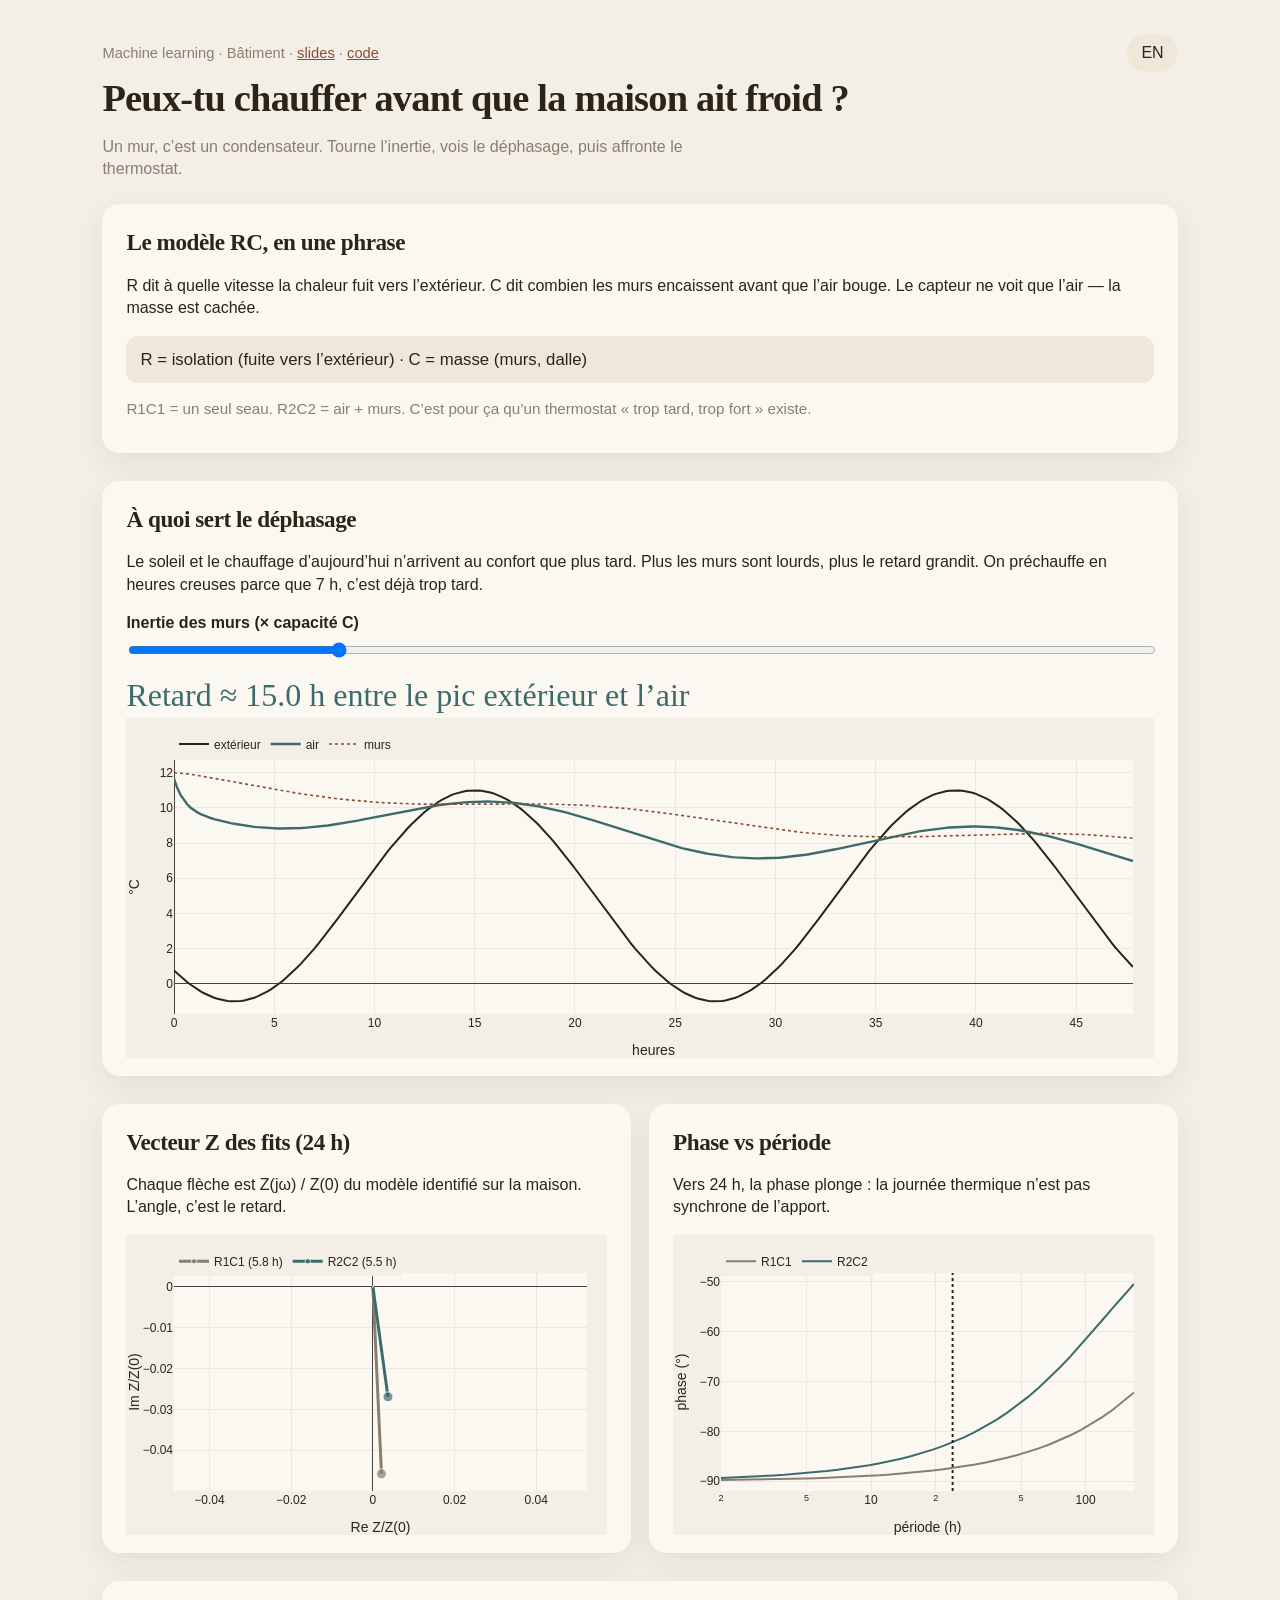
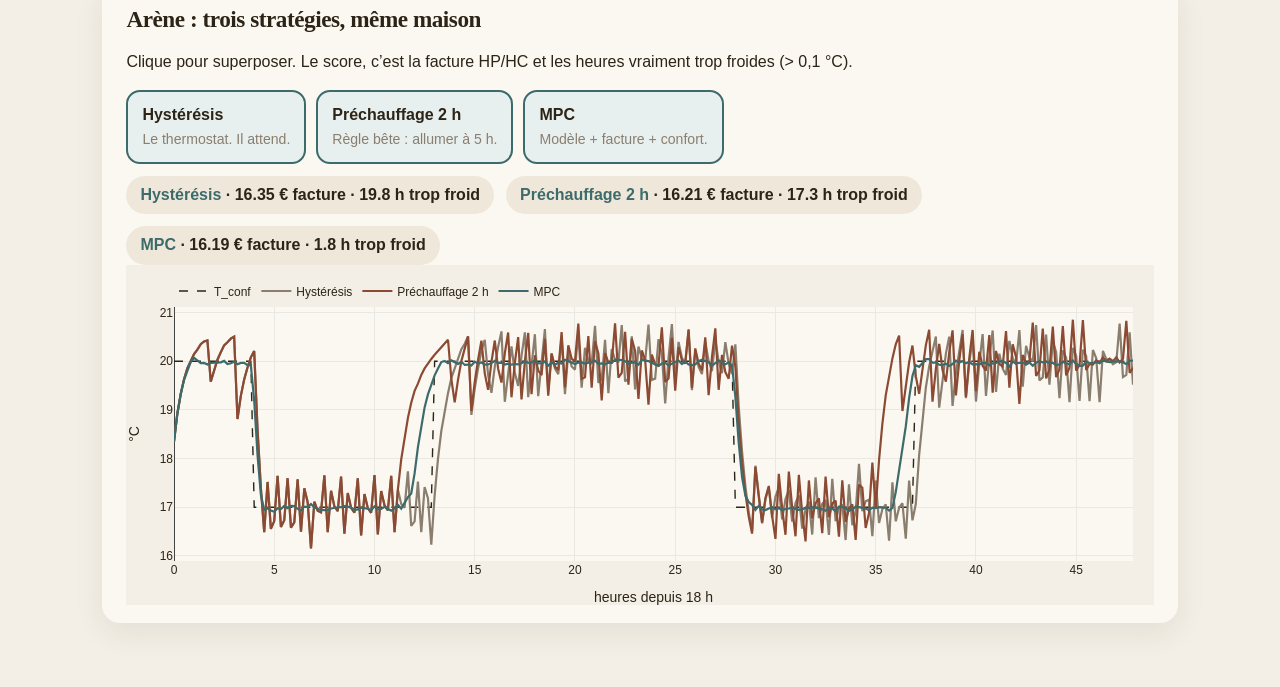
==== docs/simulator/index.html @ 01e2c794 "Simulateur visiteur : RC, déphasage, vecteur Z et arène de stratégies" ====
<!DOCTYPE html>
<html lang="fr">
<head>
  <meta charset="utf-8" />
  <meta name="viewport" content="width=device-width, initial-scale=1" />
  <title>Chauffer avant — simulateur RC / MPC</title>
  <link rel="stylesheet" href="style.css" />
  <script src="https://cdn.plot.ly/plotly-2.35.2.min.js" charset="utf-8"></script>
</head>
<body>
  <header>
    <div>
      <p class="nav" id="nav"></p>
      <h1 id="title"></h1>
      <p class="lede" id="lede"></p>
    </div>
    <button class="lang" id="langBtn" type="button">EN</button>
  </header>
  <main>
    <section class="card" id="rc">
      <h2 id="rcTitle"></h2>
      <p id="rcBody"></p>
      <p class="eq">R = isolation (fuite vers l’extérieur) · C = masse (murs, dalle)</p>
      <p class="hint" id="rcHint"></p>
    </section>

    <section class="card" id="phase">
      <h2 id="phaseTitle"></h2>
      <p id="phaseBody"></p>
      <label id="massLabel" for="mass"></label>
      <input id="mass" type="range" min="0.25" max="4" step="0.05" value="1" />
      <p class="delay" id="delayReadout">—</p>
      <div id="phaseChart" class="chart"></div>
    </section>

    <div class="row">
      <section class="card">
        <h2 id="zTitle"></h2>
        <p id="zBody"></p>
        <div id="zChart" class="chart chart-sm"></div>
      </section>
      <section class="card">
        <h2 id="bodeTitle"></h2>
        <p id="bodeBody"></p>
        <div id="bodeChart" class="chart chart-sm"></div>
      </section>
    </div>

    <section class="card" id="arena">
      <h2 id="arenaTitle"></h2>
      <p id="arenaBody"></p>
      <div class="cards-strat" id="stratBtns"></div>
      <div class="score" id="scoreboard"></div>
      <div id="arenaChart" class="chart"></div>
    </section>
  </main>
  <script src="app.js"></script>
</body>
</html>
---- docs/simulator/style.css ----
:root {
  --bg: #f4efe6;
  --ink: #2c2416;
  --muted: #8a7e6e;
  --accent: #3d6b6b;
  --accent-2: #8c4a32;
  --card: #fbf8f2;
  --shadow: 0 10px 30px rgba(44, 36, 22, 0.08);
}

* { box-sizing: border-box; }
html, body {
  margin: 0;
  background: var(--bg);
  color: var(--ink);
  font-family: "Segoe UI", Helvetica, Arial, sans-serif;
  line-height: 1.4;
}
body { padding: 0 0 64px; }
header {
  padding: 28px 8vw 8px;
  display: flex;
  justify-content: space-between;
  align-items: baseline;
  gap: 16px;
}
h1, h2 {
  font-family: Georgia, "Palatino Linotype", Palatino, serif;
  font-weight: 700;
  letter-spacing: -0.02em;
  margin: 0 0 0.35em;
}
h1 { font-size: clamp(1.8rem, 3vw, 2.6rem); line-height: 1.08; }
h2 { font-size: 1.45rem; margin-top: 0; }
.lede { color: var(--muted); max-width: 40rem; }
main { padding: 0 8vw; display: grid; gap: 28px; }
.card {
  background: var(--card);
  border-radius: 18px;
  padding: 22px 24px 18px;
  box-shadow: var(--shadow);
}
.row { display: grid; grid-template-columns: 1fr 1fr; gap: 18px; }
@media (max-width: 860px) {
  .row { grid-template-columns: 1fr; }
  header { flex-direction: column; }
}
.eq {
  font-size: 1.05rem;
  background: #efe8da;
  border-radius: 12px;
  padding: 12px 14px;
  margin: 12px 0;
}
.hint { color: var(--muted); font-size: 0.95rem; }
label { display: block; margin: 10px 0 6px; font-weight: 600; }
input[type="range"] { width: 100%; }
.score {
  display: flex;
  gap: 12px;
  flex-wrap: wrap;
  margin-top: 8px;
}
.pill {
  background: #efe8da;
  border-radius: 999px;
  padding: 8px 14px;
  font-weight: 600;
}
.pill strong { color: var(--accent); }
.cards-strat {
  display: flex;
  flex-wrap: wrap;
  gap: 10px;
  margin: 12px 0;
}
.strat {
  border: 2px solid #ddd4c4;
  background: #fff;
  border-radius: 14px;
  padding: 12px 14px;
  cursor: pointer;
  min-width: 9.5rem;
  text-align: left;
  font: inherit;
  color: inherit;
}
.strat.on { border-color: var(--accent); background: #e7efef; }
.strat h3 { margin: 0 0 4px; font-size: 1rem; }
.strat p { margin: 0; color: var(--muted); font-size: 0.88rem; }
.lang {
  border: 0;
  background: #efe8da;
  border-radius: 999px;
  padding: 8px 14px;
  cursor: pointer;
  font: inherit;
  color: var(--ink);
}
a { color: var(--accent-2); }
.chart { width: 100%; height: 340px; }
.chart-sm { height: 300px; }
.nav { font-size: 0.92rem; color: var(--muted); }
.delay {
  font-size: 2rem;
  font-family: Georgia, serif;
  color: var(--accent);
  margin: 8px 0 0;
}
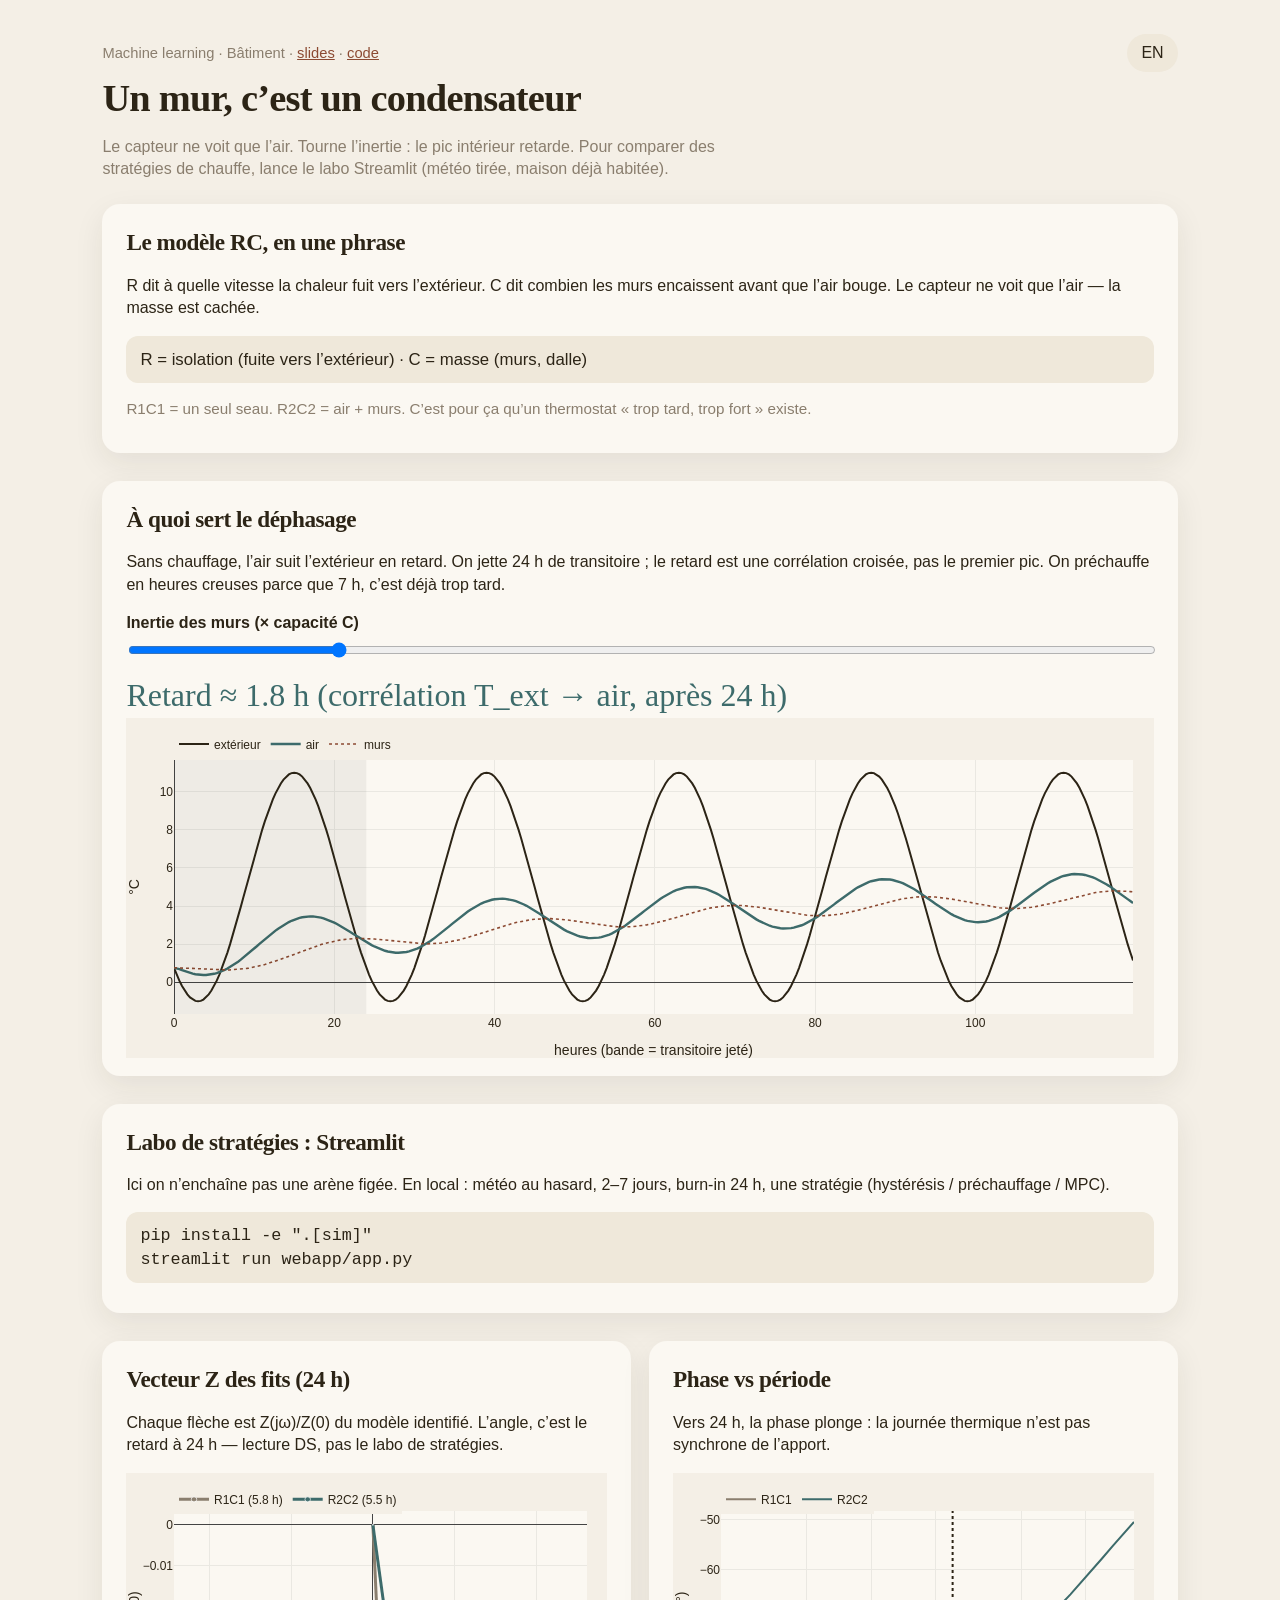
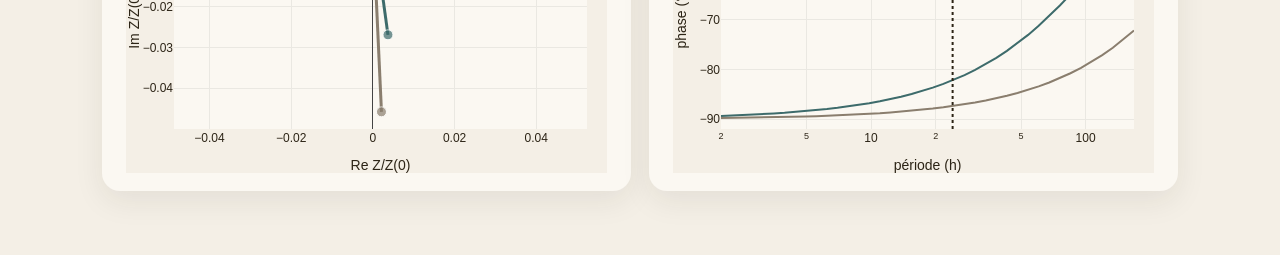
==== commit 1da91b5e: "Labo Streamlit dynamique : météo tirée, burn-in, leçon RC sans arène" ====
--- a/docs/simulator/index.html
+++ b/docs/simulator/index.html
@@ -3,7 +3,7 @@
 <head>
   <meta charset="utf-8" />
   <meta name="viewport" content="width=device-width, initial-scale=1" />
-  <title>Chauffer avant — simulateur RC / MPC</title>
+  <title>Chauffer avant — leçon RC</title>
   <link rel="stylesheet" href="style.css" />
   <script src="https://cdn.plot.ly/plotly-2.35.2.min.js" charset="utf-8"></script>
 </head>
@@ -33,6 +33,13 @@
       <div id="phaseChart" class="chart"></div>
     </section>
 
+    <section class="card" id="lab">
+      <h2 id="labTitle"></h2>
+      <p id="labBody"></p>
+      <pre class="eq">pip install -e ".[sim]"
+streamlit run webapp/app.py</pre>
+    </section>
+
     <div class="row">
       <section class="card">
         <h2 id="zTitle"></h2>
@@ -45,14 +52,6 @@
         <div id="bodeChart" class="chart chart-sm"></div>
       </section>
     </div>
-
-    <section class="card" id="arena">
-      <h2 id="arenaTitle"></h2>
-      <p id="arenaBody"></p>
-      <div class="cards-strat" id="stratBtns"></div>
-      <div class="score" id="scoreboard"></div>
-      <div id="arenaChart" class="chart"></div>
-    </section>
   </main>
   <script src="app.js"></script>
 </body>
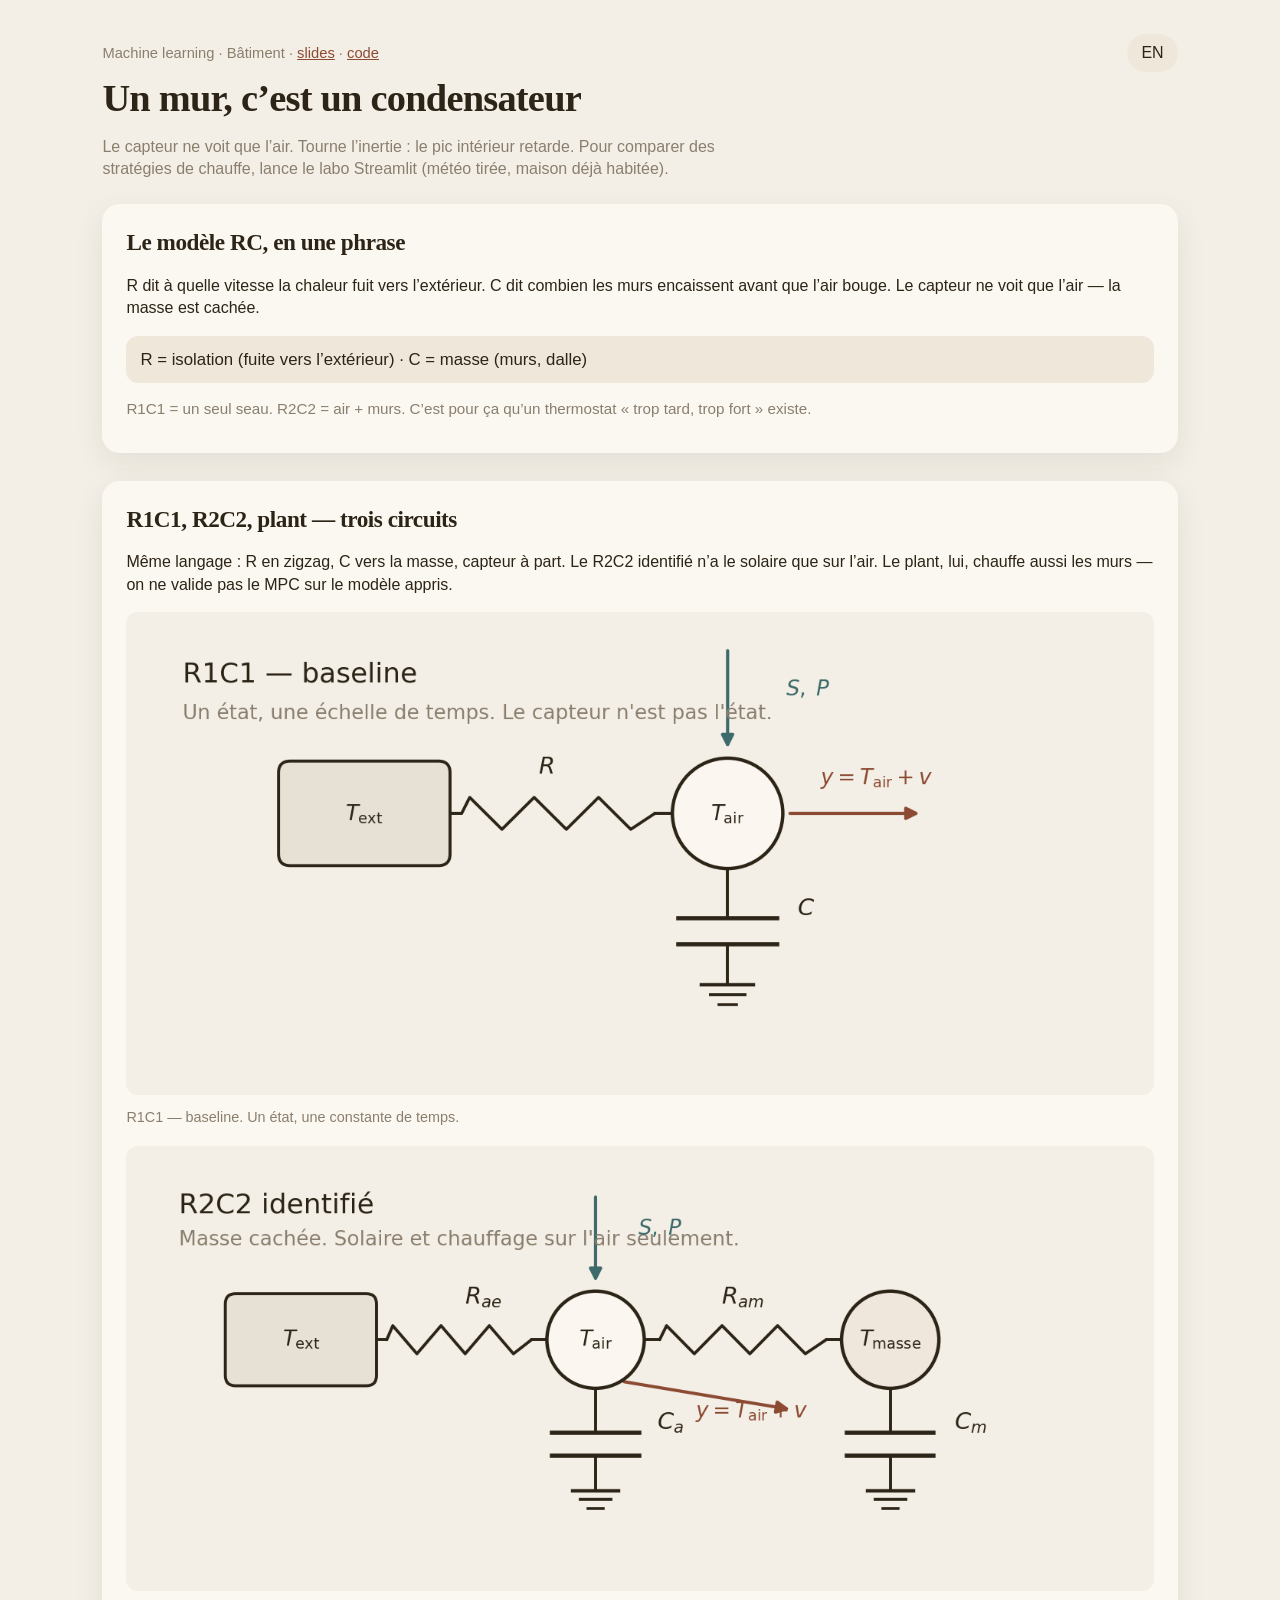
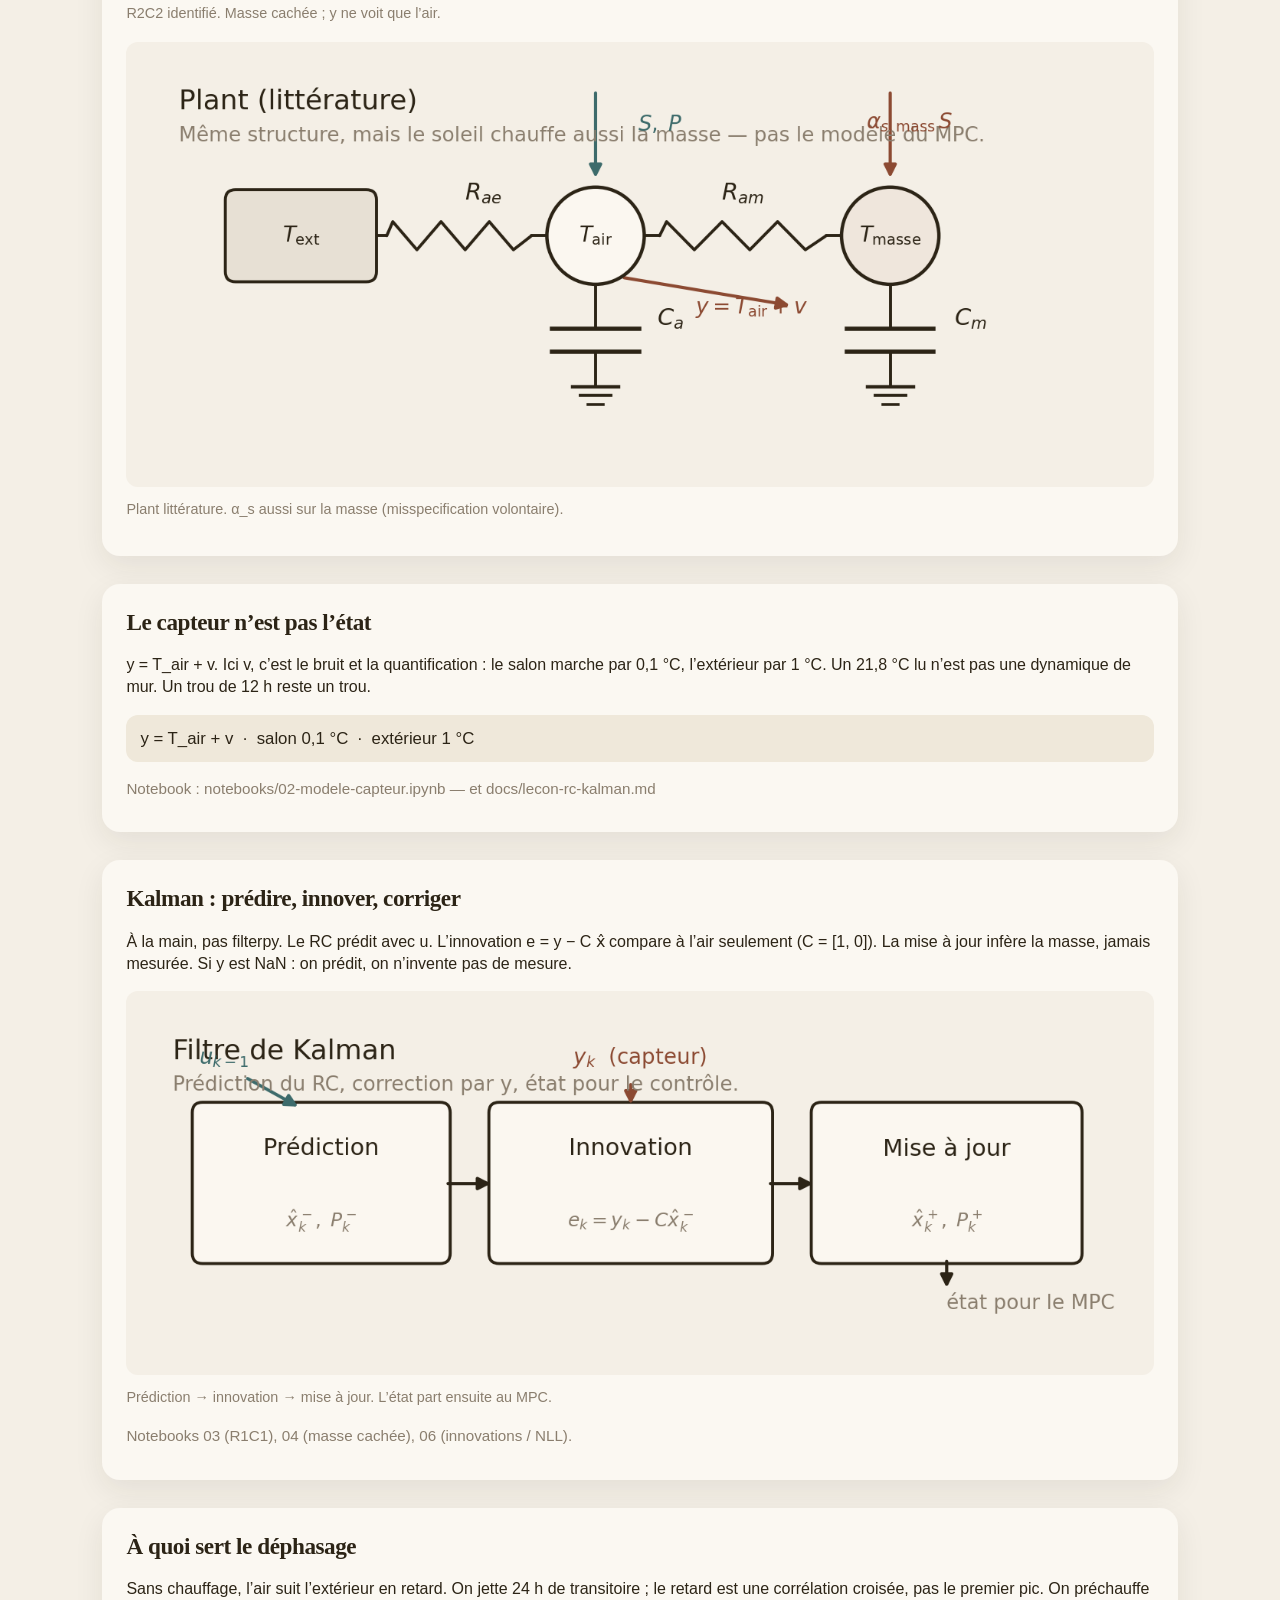
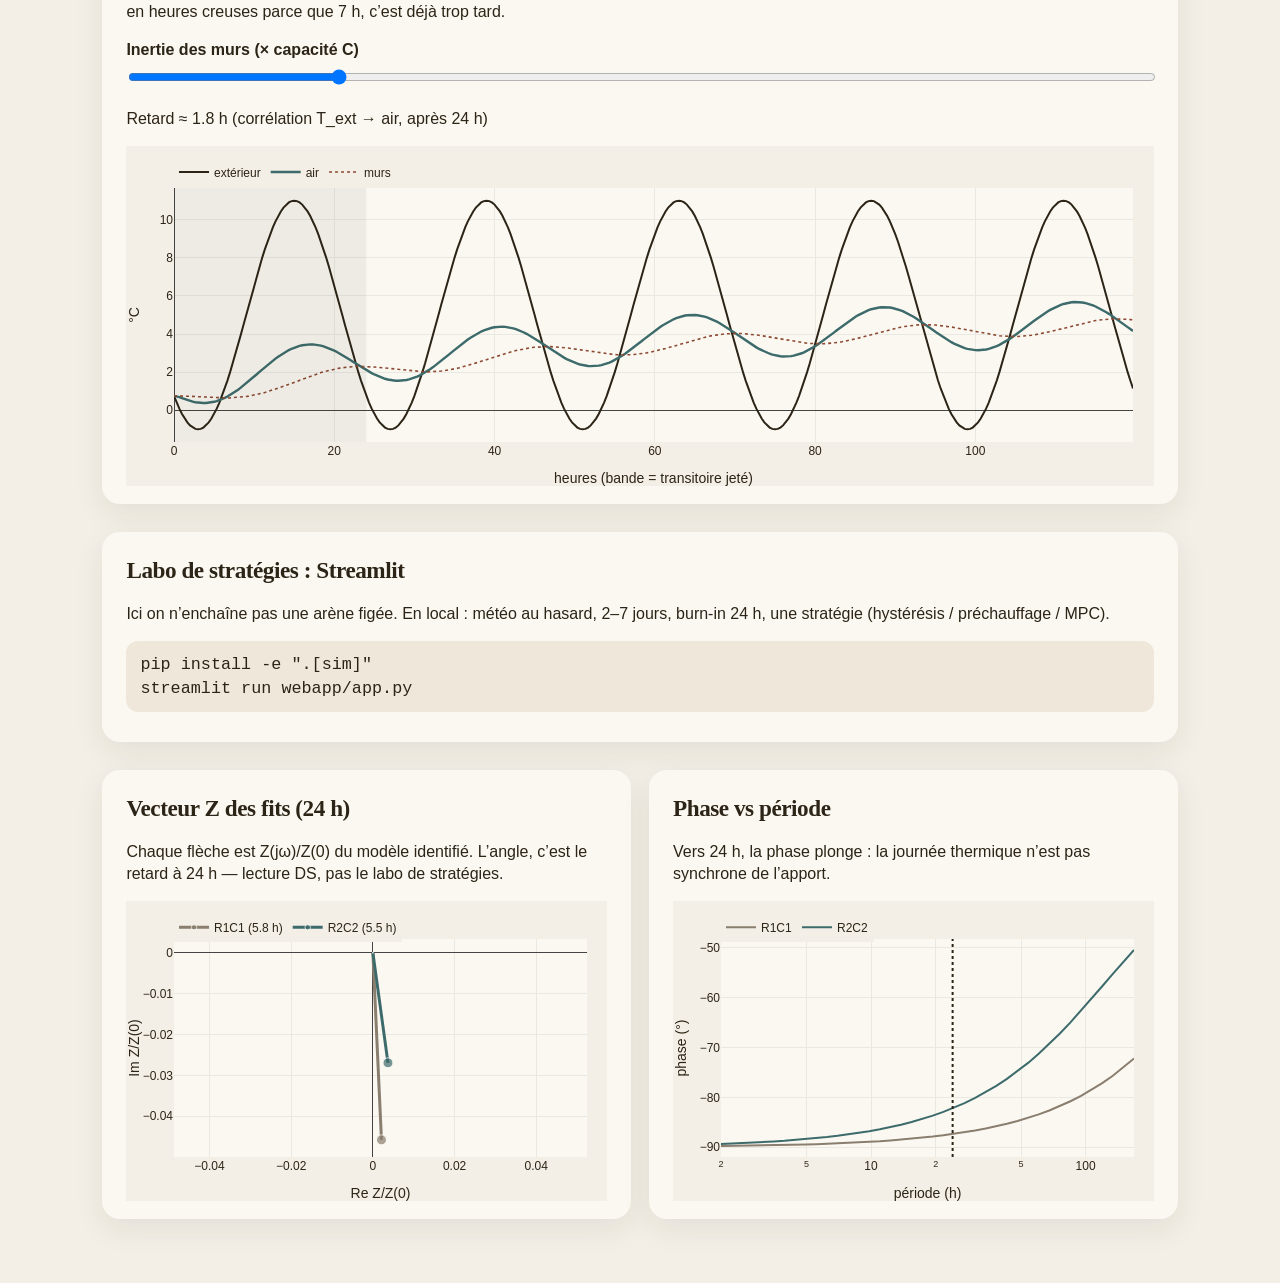
==== commit 801fd575: "Leçon scolaire : schémas R1C1/R2C2, capteur, Kalman et notebooks" ====
--- a/docs/simulator/index.html
+++ b/docs/simulator/index.html
@@ -22,6 +22,40 @@
       <p id="rcBody"></p>
       <p class="eq">R = isolation (fuite vers l’extérieur) · C = masse (murs, dalle)</p>
       <p class="hint" id="rcHint"></p>
+    </section>
+
+    <section class="card" id="family">
+      <h2 id="famTitle"></h2>
+      <p id="famBody"></p>
+      <figure>
+        <img src="img/schema-r1c1.png" alt="R1C1" />
+        <figcaption id="capR1"></figcaption>
+      </figure>
+      <figure>
+        <img src="img/schema-r2c2.png" alt="R2C2" />
+        <figcaption id="capR2"></figcaption>
+      </figure>
+      <figure>
+        <img src="img/schema-plant.png" alt="Plant" />
+        <figcaption id="capPlant"></figcaption>
+      </figure>
+    </section>
+
+    <section class="card" id="sensor">
+      <h2 id="sensorTitle"></h2>
+      <p id="sensorBody"></p>
+      <p class="eq">y = T_air + v &nbsp;·&nbsp; salon 0,1 °C &nbsp;·&nbsp; extérieur 1 °C</p>
+      <p class="hint" id="sensorHint"></p>
+    </section>
+
+    <section class="card" id="kalman">
+      <h2 id="kalmanTitle"></h2>
+      <p id="kalmanBody"></p>
+      <figure>
+        <img src="img/schema-kalman.png" alt="Kalman" />
+        <figcaption id="capKalman"></figcaption>
+      </figure>
+      <p class="hint" id="kalmanHint"></p>
     </section>
 
     <section class="card" id="phase">
--- a/docs/simulator/style.css
+++ b/docs/simulator/style.css
@@ -101,9 +101,13 @@
 .chart { width: 100%; height: 340px; }
 .chart-sm { height: 300px; }
 .nav { font-size: 0.92rem; color: var(--muted); }
-.delay {
-  font-size: 2rem;
-  font-family: Georgia, serif;
-  color: var(--accent);
-  margin: 8px 0 0;
+figure img {
+  width: 100%;
+  height: auto;
+  background: var(--card);
+  border-radius: 12px;
 }
+figure { margin: 12px 0 18px; }
+figcaption { color: var(--muted); font-size: 0.9rem; margin-top: 6px; }
+pre.eq { white-space: pre-wrap; }
+
